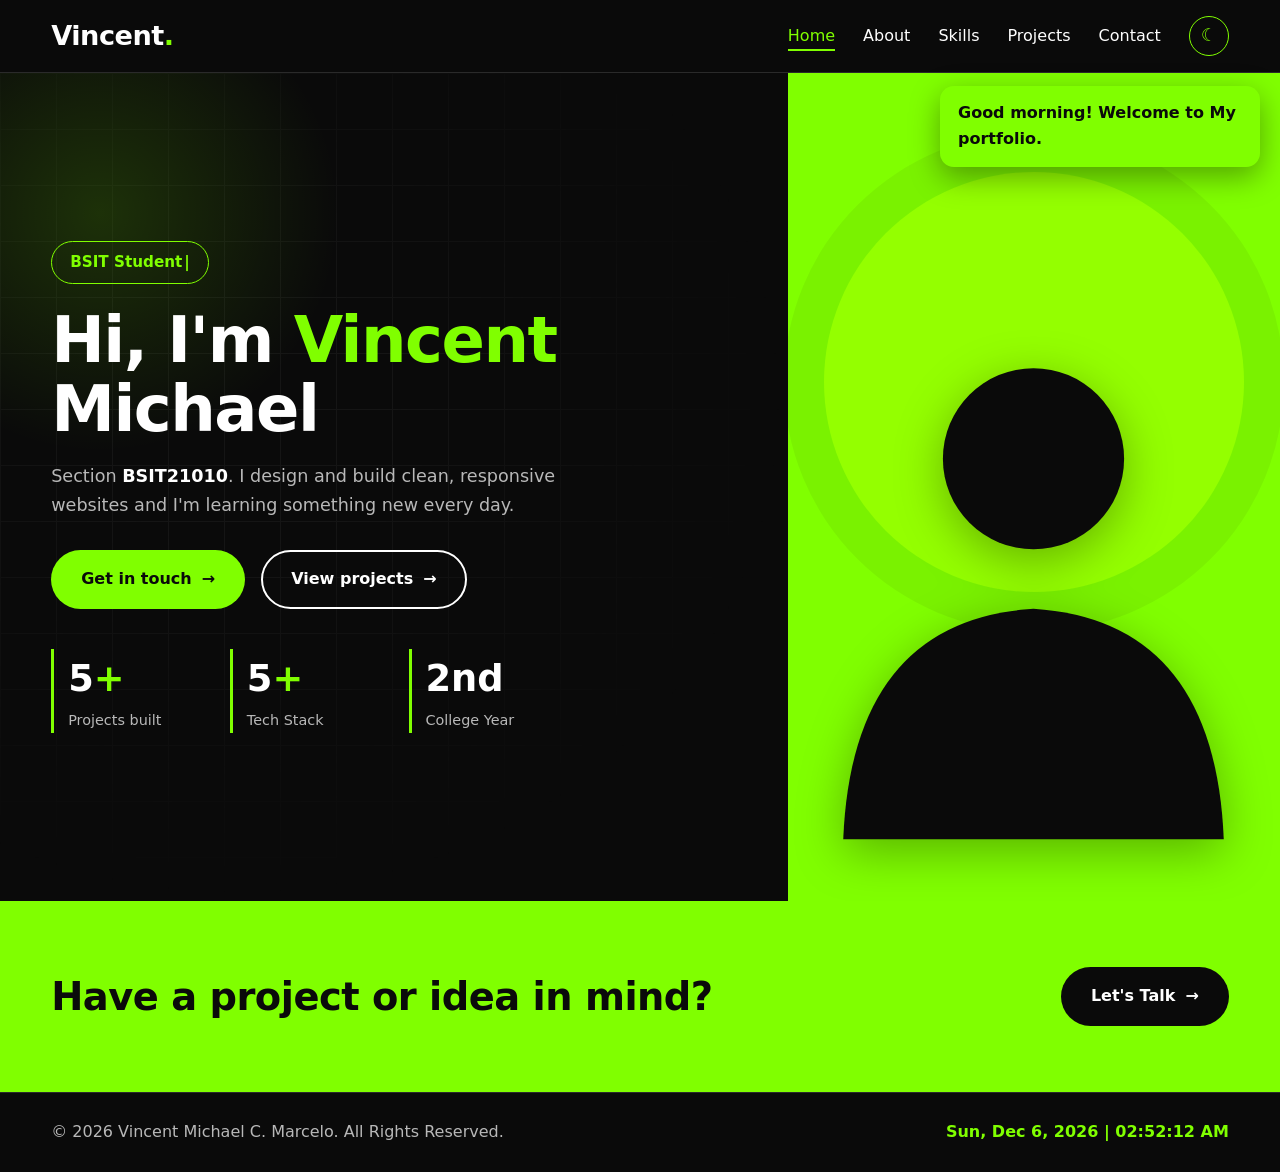
==== portfolio/index.html @ 3aac4398 "Add files via upload" ====
<!DOCTYPE html>
<html lang="en">
<head>
  <meta charset="UTF-8">
  <meta name="viewport" content="width=device-width, initial-scale=1.0">
  <meta name="description" content="Portfolio of Vincent Michael C. Marcelo, BSIT21010 student.">
  <title>Vincent. | Home</title>
  <link rel="stylesheet" href="style.css">
</head>
<body>
  <a class="skip-link" href="#main">Skip to content</a>

  <header class="site-header">
    <nav class="nav container" aria-label="Main navigation">
      <a href="index.html" class="logo">Vincent<span>.</span></a>
      <button class="nav-toggle" id="navToggle" aria-label="Toggle menu" aria-expanded="false">&#9776;</button>
      <ul class="nav-links" id="navLinks">
        <li><a href="index.html" class="active">Home</a></li>
        <li><a href="about.html">About</a></li>
        <li><a href="skills.html">Skills</a></li>
        <li><a href="projects.html">Projects</a></li>
        <li><a href="contact.html">Contact</a></li>
        <li><button class="theme-toggle" id="themeToggle" aria-label="Toggle dark/light mode">&#9790;</button></li>
      </ul>
    </nav>
  </header>

  <div class="welcome-toast" id="welcomeMsg" role="status" aria-live="polite"></div>

  <main id="main">
    <section class="hero" aria-labelledby="heroTitle">
      <div class="hero-left">
        <div class="hero-content">
          <p class="badge"><span id="typedText"></span><span class="caret" aria-hidden="true">|</span></p>
          <h1 id="heroTitle">Hi, I'm <span class="hl">Vincent</span> Michael</h1>
          <p class="hero-sub">Section <strong>BSIT21010</strong>. I design and build clean, responsive websites and I'm learning something new every day.</p>
          <div class="hero-actions">
            <a href="contact.html" class="btn btn-primary js-alert" data-alert="Thanks for reaching out! Taking you to the contact page.">Get in touch <span class="arrow">&rarr;</span></a>
            <a href="projects.html" class="btn btn-outline">View projects <span class="arrow">&rarr;</span></a>
          </div>
          <div class="stats">
            <div class="stat"><span class="stat-num" data-target="5">5</span><span class="stat-plus">+</span><p>Projects built</p></div>
            <div class="stat"><span class="stat-num" data-target="5">5</span><span class="stat-plus">+</span><p>Tech Stack</p></div>
            <div class="stat"><span class="stat-num" data-target="3">2nd</span><p>College Year</p></div>
          </div>
        </div>
      </div>
      <div class="hero-right">
        <img src="\Users\Guestt\Downloads\portfolio\pictures\hero-pic.png" alt="Portrait of Vincent Michael C. Marcelo" class="hero-img" width="550" height="700" data-placeholder="portrait">
      </div>
    </section>

    <section class="section cta-band">
      <div class="container cta-inner">
        <h2>Have a project or idea in mind?</h2>
        <a href="contact.html" class="btn btn-dark js-alert" data-alert="Let's talk! Opening the contact page.">Let's Talk <span class="arrow">&rarr;</span></a>
      </div>
    </section>
  </main>

  <footer class="site-footer">
    <div class="container footer-inner">
      <p>&copy; 2026 Vincent Michael C. Marcelo. All Rights Reserved.</p>
      <p class="clock" id="liveClock" aria-label="Current date and time"></p>
    </div>
  </footer>

  <button class="back-to-top" id="backToTop" aria-label="Back to top">&uarr;</button>
  <script src="script.js"></script>
</body>
</html>
---- portfolio/style.css ----
:root {
  --bg: #0A0A0A;
  --bg-alt: #121212;
  --card: #161616;
  --text: #ffffff;
  --muted: #b8b8b8;
  --border: #2a2a2a;
  --lime: #80FF00;
  --lime-2: #94FF00;
  --ink: #0A0A0A;
  --radius: 18px;
  --shadow: 0 10px 30px rgba(0, 0, 0, 0.35);
  --nav-h: 72px;
  --ease: cubic-bezier(0.2, 0.7, 0.2, 1);
  --font: "Inter", "Segoe UI", system-ui, -apple-system, Roboto, Arial, sans-serif;
  --font-head: "Space Grotesk", "Inter", "Segoe UI", system-ui, sans-serif;
  --intro: 0s;
}

[data-theme="light"] {
  --bg: #f5f5f0;
  --bg-alt: #ecece4;
  --card: #ffffff;
  --text: #0A0A0A;
  --muted: #555555;
  --border: #d8d8d0;
  --shadow: 0 10px 30px rgba(0, 0, 0, 0.1);
}
*,
*::before,
*::after {
  box-sizing: border-box;
  margin: 0;
  padding: 0;
}

html {
  scroll-padding-top: var(--nav-h);
}


html {
  scrollbar-color: var(--lime) var(--bg-alt);
}
/* Light mode: white thumb */
[data-theme="light"] {
  scrollbar-color: #ffffff var(--bg-alt);
}

@supports not (scrollbar-color: auto) {
  ::-webkit-scrollbar { width: 12px; height: 12px; }
  ::-webkit-scrollbar-track { background: var(--bg-alt); }
  ::-webkit-scrollbar-thumb { background: var(--lime); border-radius: 10px; }
  [data-theme="light"] ::-webkit-scrollbar-thumb { background: #ffffff; border: 1px solid var(--border); }
}

body {
  font-family: var(--font);
  background: var(--bg);
  color: var(--text);
  line-height: 1.65;
  overflow-x: hidden;
  -webkit-font-smoothing: antialiased;
  transition: background 0.3s ease, color 0.3s ease;
}

h1, h2, h3, h4, .logo {
  font-family: var(--font-head);
}

img {
  max-width: 100%;
  display: block;
}

a {
  color: inherit;
  text-decoration: none;
}

ul {
  list-style: none;
}

button {
  font: inherit;
  cursor: pointer;
  border: none;
  background: none;
  color: inherit;
}

code {
  background: var(--bg-alt);
  padding: 2px 6px;
  border-radius: 6px;
  font-size: 0.9em;
}

::selection {
  background: var(--lime);
  color: var(--ink);
}

.container {
  width: min(1180px, 92%);
  margin-inline: auto;
}

.hl {
  color: var(--lime);
}

[data-theme="light"] .hl {
  color: #2f7d00;
}

.skip-link {
  position: absolute;
  left: -999px;
  top: 8px;
  background: var(--lime);
  color: var(--ink);
  padding: 8px 14px;
  border-radius: 8px;
  z-index: 1000;
}

.skip-link:focus {
  left: 8px;
}


.page-wipe {
  position: fixed;
  inset: 0;
  z-index: 999;
  pointer-events: none;
  background: var(--lime);
  transform: translateY(-100%);
  display: none !important;
}

@keyframes wipeOut {
  from { transform: translateY(0); }
  to { transform: translateY(-100%); }
}

@keyframes wipeIn {
  from { transform: translateY(100%); }
  to { transform: translateY(0); }
}

.scroll-progress {
  position: fixed;
  top: 0;
  left: 0;
  height: 3px;
  width: 0;
  z-index: 300;
  background: linear-gradient(90deg, var(--lime), var(--lime-2));
  box-shadow: 0 0 10px var(--lime);
}


.site-header {
  position: sticky;
  top: 0;
  z-index: 100;
  background: var(--bg);
  border-bottom: 1px solid var(--border);
  backdrop-filter: blur(8px);
  transition: box-shadow 0.3s ease, background 0.3s ease;
}

.site-header.scrolled {
  box-shadow: 0 6px 24px rgba(0, 0, 0, 0.3);
}

.nav {
  display: flex;
  align-items: center;
  justify-content: space-between;
  height: var(--nav-h);
}

.logo {
  font-size: 1.7rem;
  font-weight: 700;
  letter-spacing: -0.5px;
  transition: transform 0.2s ease;
}

.logo span {
  color: var(--lime);
  display: inline-block;
  animation: dotBounce 2.4s ease-in-out infinite;
}

.logo:hover {
  transform: scale(1.06);
}

@keyframes dotBounce {
  0%, 70%, 100% { transform: translateY(0); }
  80% { transform: translateY(-6px); }
  90% { transform: translateY(0); }
}

.nav-links {
  display: flex;
  align-items: center;
  gap: 28px;
}

.nav-links a {
  position: relative;
  font-weight: 500;
  padding: 6px 0;
  transition: color 0.2s ease;
}

.nav-links a::after {
  content: "";
  position: absolute;
  left: 0;
  bottom: 0;
  width: 0;
  height: 2px;
  background: var(--lime);
  transition: width 0.25s ease;
}

.nav-links a:hover,
.nav-links a.active {
  color: var(--lime);
}

[data-theme="light"] .nav-links a:hover,
[data-theme="light"] .nav-links a.active {
  color: #2f7d00;
}

.nav-links a:hover::after,
.nav-links a.active::after {
  width: 100%;
}

.theme-toggle {
  width: 40px;
  height: 40px;
  border-radius: 50%;
  border: 1.5px solid var(--lime);
  color: var(--lime);
  font-size: 1.1rem;
  display: grid;
  place-items: center;
  transition: transform 0.25s ease, background 0.25s ease, color 0.25s ease;
}

.theme-toggle:hover {
  background: var(--lime);
  color: var(--ink);
  transform: rotate(20deg) scale(1.1);
}

.nav-toggle {
  display: none;
  font-size: 1.7rem;
  padding: 4px 10px;
  border-radius: 8px;
}

.nav-toggle:hover {
  background: var(--bg-alt);
}


.welcome-toast {
  position: fixed;
  top: calc(var(--nav-h) + 14px);
  right: 20px;
  z-index: 200;
  max-width: 320px;
  background: var(--lime);
  color: var(--ink);
  padding: 14px 18px;
  border-radius: 14px;
  font-weight: 600;
  box-shadow: var(--shadow);
  transform: translateX(130%);
  transition: transform 0.5s ease;
}

.welcome-toast.show {
  transform: translateX(0);
}


.btn {
  position: relative;
  overflow: hidden;
  display: inline-flex;
  align-items: center;
  gap: 10px;
  padding: 14px 28px;
  border-radius: 999px;
  font-weight: 700;
  border: 2px solid transparent;
  transform: translate(var(--tx, 0px), var(--ty, 0px));
  transition: transform 0.2s ease, background 0.2s ease, color 0.2s ease, box-shadow 0.2s ease;
}

.btn .arrow {
  display: inline-block;
  transition: transform 0.2s ease;
}

.btn:hover {
  transform: translate(var(--tx, 0px), var(--ty, 0px)) scale(1.06);
}

.btn:hover .arrow {
  transform: translateX(6px);
}

.btn-primary {
  background: var(--lime);
  color: var(--ink);
}

.btn-primary:hover {
  box-shadow: 0 1px 5px rgba(128, 255, 0, 0.35);
}

.btn-outline {
  border-color: var(--text);
  color: var(--text);
}

.btn-outline:hover {
  background: var(--text);
  color: var(--bg);
}

.btn-dark {
  background: var(--ink);
  color: #fff;
}

.btn-dark:hover {
  background: #fff;
  color: var(--ink);
}

.ripple {
  position: absolute;
  border-radius: 50%;
  pointer-events: none;
  background: rgba(255, 255, 255, 0.45);
  transform: scale(0);
  animation: ripple 0.6s ease-out forwards;
}

@keyframes ripple {
  to { transform: scale(4); opacity: 0; }
}

.link-btn {
  color: var(--lime);
  font-weight: 600;
  text-decoration: underline;
  margin-bottom: 8px;
}

[data-theme="light"] .link-btn {
  color: #2f7d00;
}


.hero {
  display: grid;
  grid-template-columns: 1.6fr 1fr;
  min-height: calc(100vh - var(--nav-h));
}

.hero-left {
  position: relative;
  display: flex;
  align-items: center;
  background: var(--bg);
  overflow: hidden;
  padding: 60px 0 60px max(4vw, calc((100vw - 1180px) / 2));
}

.hero-left::before {
  content: "";
  position: absolute;
  inset: 0;
  pointer-events: none;
  background-image: 
    linear-gradient(var(--border) 1px, transparent 1px),
    linear-gradient(90deg, var(--border) 1px, transparent 1px);
  background-size: 56px 56px;
  opacity: 0.35;
  -webkit-mask-image: radial-gradient(ellipse at 30% 40%, #000 20%, transparent 70%);
  mask-image: radial-gradient(ellipse at 30% 40%, #000 20%, transparent 70%);
}

.hero-left::after {
  content: "";
  position: absolute;
  width: 520px;
  height: 520px;
  border-radius: 50%;
  left: -160px;
  top: -120px;
  pointer-events: none;
  background: radial-gradient(circle, rgba(128, 255, 0, 0.16), transparent 65%);
  animation: glowMove 14s ease-in-out infinite alternate;
}

@keyframes glowMove {
  to { transform: translate(260px, 200px); }
}

.hero-content {
  position: relative;
  z-index: 1;
  max-width: 680px;
  padding-right: 32px;
}

.hero-content > * {
  animation: rise 0.9s var(--ease) both;
  animation-delay: var(--intro);
}

.hero-content > :nth-child(1) { animation-delay: calc(var(--intro) + 0.1s); }
.hero-content > :nth-child(2) { animation: none; }
.hero-content > :nth-child(3) { animation-delay: calc(var(--intro) + 0.7s); }
.hero-content > :nth-child(4) { animation-delay: calc(var(--intro) + 0.85s); }
.hero-content > :nth-child(5) { animation-delay: calc(var(--intro) + 1s); }

@keyframes rise {
  from { opacity: 0; transform: translateY(36px); }
  to { opacity: 1; transform: none; }
}

.badge {
  display: inline-flex;
  align-items: center;
  min-height: 40px;
  padding: 8px 18px;
  border: 1.5px solid var(--lime);
  border-radius: 999px;
  color: var(--lime);
  font-weight: 600;
  font-size: 0.95rem;
  margin-bottom: 22px;
}

[data-theme="light"] .badge {
  color: #2f7d00;
  border-color: #2f7d00;
}

.caret {
  margin-left: 2px;
  animation: blink 0.8s steps(1) infinite;
}

@keyframes blink {
  50% { opacity: 0; }
}

.hero h1 {
  font-size: clamp(2.3rem, 5vw, 4.1rem);
  line-height: 1.08;
  letter-spacing: -1.5px;
  margin-bottom: 18px;
}

.hero-sub {
  color: var(--muted);
  font-size: 1.1rem;
  margin-bottom: 30px;
  max-width: 540px;
}

.hero-sub strong {
  color: var(--text);
}

.hero-actions {
  display: flex;
  flex-wrap: wrap;
  gap: 16px;
  margin-bottom: 40px;
}

.stats {
  display: grid;
  grid-template-columns: repeat(3, 1fr);
  gap: 16px;
  max-width: 520px;
}

.stat {
  border-left: 3px solid var(--lime);
  padding-left: 14px;
}

.stat-num,
.stat-plus {
  font-family: var(--font-head);
  font-size: 2.3rem;
  font-weight: 700;
}

.stat-plus {
  color: var(--lime);
}

[data-theme="light"] .stat-plus {
  color: #2f7d00;
}

.stat p {
  color: var(--muted);
  font-size: 0.9rem;
}

.scroll-cue {
  position: absolute;
  left: max(4vw, calc((100vw - 1180px) / 2));
  bottom: 22px;
  z-index: 1;
  display: flex;
  align-items: center;
  gap: 10px;
  color: var(--muted);
  font-size: 0.75rem;
  letter-spacing: 3px;
  text-transform: uppercase;
  animation: rise 1s var(--ease) both;
  animation-delay: calc(var(--intro) + 1.4s);
}

.scroll-cue i {
  width: 22px;
  height: 36px;
  border: 2px solid var(--muted);
  border-radius: 12px;
  position: relative;
}

.scroll-cue i::after {
  content: "";
  position: absolute;
  left: 50%;
  top: 6px;
  width: 4px;
  height: 8px;
  margin-left: -2px;
  background: var(--lime);
  border-radius: 2px;
  animation: wheel 1.6s ease-in-out infinite;
}

@keyframes wheel {
  0% { opacity: 0; transform: translateY(0); }
  40% { opacity: 1; }
  100% { opacity: 0; transform: translateY(14px); }
}

.hero-right {
  position: relative;
  background: var(--lime);
  display: flex;
  align-items: flex-end;
  justify-content: center;
  overflow: hidden;
}

.hero-right::before {
  content: "";
  position: absolute;
  width: 420px;
  height: 420px;
  border-radius: 50%;
  background: var(--lime-2);
  top: 12%;
  left: 50%;
  transform: translate(-50%, var(--py, 0px));
  box-shadow: 0 0 0 40px rgba(0, 0, 0, 0.05);
  animation: pulse 4s ease-in-out infinite;
}

@keyframes pulse {
  50% { box-shadow: 0 0 0 70px rgba(0, 0, 0, 0.03); }
}

.ring {
  position: absolute;
  width: 520px;
  height: 520px;
  border-radius: 50%;
  border: 2px dashed rgba(10, 10, 10, 0.35);
  top: 4%;
  left: 50%;
  margin-left: -260px;
  animation: spin 40s linear infinite;
}

@keyframes spin {
  to { transform: rotate(360deg); }
}

.hero-img {
  position: relative;
  z-index: 1;
  width: auto;
  max-height: 88%;
  max-width: 92%;
  filter: drop-shadow(0 12px 24px rgba(0, 0, 0, 0.3));
  animation: float 5s ease-in-out infinite;
}

@keyframes float {
  50% { transform: translateY(-14px); }
}

.word {
  display: inline-block;
  overflow: hidden;
  vertical-align: top;
  padding-bottom: 0.14em;
  margin-bottom: -0.14em;
}

.word-in {
  display: inline-block;
  transform: translateY(115%);
  animation: wordUp 0.85s var(--ease) forwards;
}

@keyframes wordUp {
  to { transform: none; }
}


.marquee {
  background: #0A0A0A;
  color: #fff;
  overflow: hidden;
  border-block: 2px solid var(--lime);
  padding: 16px 0;
}

.marquee-track {
  display: flex;
  width: max-content;
  animation: marquee 28s linear infinite;
}

.marquee:hover .marquee-track {
  animation-play-state: paused;
}

.marquee-group {
  display: flex;
  flex-shrink: 0;
}

.marquee-group span {
  font-family: var(--font-head);
  font-size: 1.15rem;
  font-weight: 700;
  padding: 0 28px;
  white-space: nowrap;
  display: flex;
  align-items: center;
  gap: 56px;
}

.marquee-group span::after {
  content: "\2726";
  color: var(--lime);
}

@keyframes marquee {
  to { transform: translateX(-50%); }
}


.section {
  padding: 100px 0;
}

.section.alt {
  background: var(--bg-alt);
}

.section-head {
  margin-bottom: 48px;
}

.section-head.row {
  display: flex;
  align-items: flex-end;
  justify-content: space-between;
  gap: 20px;
  flex-wrap: wrap;
}

.section-title {
  position: relative;
  font-size: clamp(1.9rem, 4vw, 2.9rem);
  line-height: 1.12;
  letter-spacing: -1px;
  padding-bottom: 16px;
  margin-bottom: 36px;
}

.section-head .section-title {
  margin-bottom: 0;
}

.section-title::after {
  content: "";
  position: absolute;
  left: 0;
  bottom: 0;
  height: 5px;
  width: 60px;
  background: var(--lime);
  border-radius: 3px;
  transition: width 0.9s var(--ease) 0.3s;
}

.lead {
  color: var(--muted);
  max-width: 760px;
  margin-bottom: 36px;
  font-size: 1.05rem;
}

.eyebrow {
  color: var(--lime);
  font-weight: 700;
  text-transform: uppercase;
  letter-spacing: 2px;
  font-size: 0.85rem;
  margin-bottom: 10px;
}

[data-theme="light"] .eyebrow {
  color: #2f7d00;
}

.page-hero {
  position: relative;
  overflow: hidden;
  padding: 90px 0 64px;
  background: var(--bg);
}

.page-hero::before {
  content: attr(data-bg);
  position: absolute;
  right: -1%;
  bottom: -26%;
  font-family: var(--font-head);
  font-weight: 700;
  font-size: clamp(6rem, 24vw, 17rem);
  line-height: 1;
  letter-spacing: -0.04em;
  color: transparent;
  -webkit-text-stroke: 1px var(--border);
  pointer-events: none;
  user-select: none;
  animation: fadeIn 1.4s ease both;
  animation-delay: var(--intro);
}

.page-hero::after {
  content: "";
  position: absolute;
  left: 0;
  bottom: 0;
  height: 6px;
  width: 100%;
  background: var(--lime);
  transform-origin: left;
  animation: barGrow 1.1s var(--ease) both;
  animation-delay: calc(var(--intro) + 0.2s);
}

@keyframes barGrow {
  from { transform: scaleX(0); }
  to { transform: scaleX(1); }
}

.page-hero .container {
  position: relative;
  z-index: 1;
}

.page-hero .container > * {
  animation: rise 0.8s var(--ease) both;
  animation-delay: var(--intro);
}

.page-hero .container > h1 {
  animation: none;
}

.page-hero h1 {
  font-size: clamp(2.6rem, 6vw, 4.4rem);
  line-height: 1.05;
  letter-spacing: -1.5px;
}

.cta-band {
  background: var(--lime);
  color: var(--ink);
  padding: 64px 0;
  overflow: hidden;
}

.cta-inner {
  display: flex;
  align-items: center;
  justify-content: space-between;
  gap: 24px;
  flex-wrap: wrap;
}

.cta-inner h2 {
  font-size: clamp(1.6rem, 3.5vw, 2.4rem);
  letter-spacing: -0.5px;
}


.js .reveal {
  opacity: 0;
  transform: translateY(44px);
  transition: opacity 0.85s var(--ease), transform 0.85s var(--ease);
  transition-delay: var(--d, 0s);
  will-change: opacity, transform;
}

.js .reveal[data-anim="left"]  { transform: translateX(-70px); }
.js .reveal[data-anim="right"] { transform: translateX(70px); }
.js .reveal[data-anim="zoom"]  { transform: scale(0.85); }
.js .reveal.in { opacity: 1; transform: none; }

.js .reveal.section-title::after,
.js .reveal .section-title::after {
  width: 0;
}

.js .reveal.in.section-title::after,
.js .reveal.in .section-title::after {
  width: 60px;
}

.js .lazy-img {
  opacity: 0;
  transform: scale(1.06);
  transition: opacity 0.9s ease, transform 1.1s var(--ease);
}

.js .lazy-img.loaded {
  opacity: 1;
  transform: none;
}

.card {
  position: relative;
  background: var(--card);
  border: 1px solid var(--border);
  border-radius: var(--radius);
  padding: 28px;
  transition: transform 0.25s ease, border-color 0.25s ease, box-shadow 0.25s ease;
}

.card::before {
  content: "";
  position: absolute;
  inset: 0;
  border-radius: inherit;
  pointer-events: none;
  background: radial-gradient(380px circle at var(--mx, 50%) var(--my, 50%), rgba(128, 255, 0, 0.13), transparent 45%);
  opacity: 0;
  transition: opacity 0.3s ease;
}

.card:hover::before {
  opacity: 1;
}

.card:hover {
  transform: translateY(-8px);
  border-color: var(--lime);
  box-shadow: var(--shadow);
}

.card-grid {
  display: grid;
  grid-template-columns: repeat(auto-fit, minmax(230px, 1fr));
  gap: 24px;
}

.card-grid.three {
  grid-template-columns: repeat(3, 1fr);
}

.card h3,
.card h4 {
  margin-bottom: 8px;
}

.card p {
  color: var(--muted);
}

.icon {
  font-size: 2rem;
  display: block;
  margin-bottom: 12px;
  transition: transform 0.3s ease;
}

.card:hover .icon {
  transform: scale(1.2) rotate(-8deg);
}

.feature .project-link {
  margin-top: 16px;
  display: inline-flex;
}


.about-grid {
  display: grid;
  grid-template-columns: 1fr 1.3fr;
  gap: 56px;
  align-items: center;
}

.about-photo {
  background: var(--lime);
  border-radius: var(--radius);
  overflow: hidden;
  display: flex;
  justify-content: center;
}

.about-photo img {
  width: 100%;
  height: auto;
}

.about-text h2 {
  font-size: 2rem;
  margin-bottom: 18px;
}

.about-text h2.section-title {
  font-size: clamp(1.9rem, 4vw, 2.7rem);
}

.about-text p {
  color: var(--muted);
  margin-bottom: 18px;
}

.info-list {
  margin-bottom: 20px;
  display: grid;
  gap: 8px;
}

.info-list li {
  padding: 10px 14px;
  background: var(--card);
  border-left: 3px solid var(--lime);
  border-radius: 8px;
  transition: transform 0.2s ease;
}

.info-list li:hover {
  transform: translateX(6px);
}

.more-content {
  margin-bottom: 8px;
  animation: fadeIn 0.4s ease;
}

.more-content[hidden] {
  display: none;
}

@keyframes fadeIn {
  from { opacity: 0; transform: translateY(-6px); }
  to { opacity: 1; transform: none; }
}

.timeline {
  position: relative;
  padding-left: 34px;
  display: grid;
  gap: 24px;
}

.timeline::before {
  content: "";
  position: absolute;
  left: 8px;
  top: 6px;
  bottom: 6px;
  width: 3px;
  background: var(--lime);
  border-radius: 2px;
}

.timeline-item {
  position: relative;
  background: var(--card);
  border: 1px solid var(--border);
  border-radius: var(--radius);
  padding: 22px 26px;
  transition: transform 0.25s ease, border-color 0.25s ease;
}

.timeline-item:hover {
  transform: translateX(8px);
  border-color: var(--lime);
}

.timeline-item h3 {
  margin-bottom: 4px;
}

.timeline-item p {
  color: var(--muted);
}

.timeline-item .dot {
  position: absolute;
  left: -34px;
  top: 28px;
  width: 18px;
  height: 18px;
  border-radius: 50%;
  background: var(--lime);
  border: 4px solid var(--bg-alt);
}

.timeline-item .meta {
  color: var(--lime);
  font-weight: 600;
  font-size: 0.9rem;
}

[data-theme="light"] .timeline-item .meta {
  color: #2f7d00;
}

.skills-grid {
  display: grid;
  grid-template-columns: repeat(2, 1fr);
  gap: 24px;
}

.skill {
  margin-top: 20px;
}

.skill-head {
  display: flex;
  justify-content: space-between;
  font-weight: 600;
  margin-bottom: 8px;
}

.bar {
  height: 12px;
  background: var(--bg);
  border-radius: 999px;
  overflow: hidden;
}

.bar-fill {
  height: 100%;
  width: 0;
  background: linear-gradient(90deg, var(--lime), var(--lime-2));
  border-radius: 999px;
  transition: width 1.3s var(--ease);
}

.tech-stack {
  display: grid;
  grid-template-columns: repeat(auto-fit, minmax(140px, 1fr));
  gap: 20px;
}

.tech {
  display: flex;
  flex-direction: column;
  align-items: center;
  gap: 10px;
  padding: 24px 12px;
  background: var(--card);
  border: 1px solid var(--border);
  border-radius: var(--radius);
  font-weight: 600;
  transition: transform 0.25s ease, border-color 0.25s ease;
}

.tech span {
  width: 56px;
  height: 56px;
  display: grid;
  place-items: center;
  border-radius: 14px;
  background: var(--lime);
  color: var(--ink);
  font-weight: 800;
  transition: transform 0.25s ease;
}

.tech:hover {
  transform: translateY(-8px) scale(1.05);
  border-color: var(--lime);
}

.tech:hover span {
  transform: rotate(-8deg) scale(1.12);
}

.project-grid {
  display: grid;
  grid-template-columns: repeat(3, 1fr);
  gap: 28px;
}

.project {
  padding: 0;
  overflow: hidden;
  display: flex;
  flex-direction: column;
}

.project img {
  width: 100%;
  height: 200px;
  object-fit: cover;
}

.project:hover img.loaded {
  transform: scale(1.08);
}

.project img {
  filter: blur(6px);
}
.js .project img.lazy-img {
  transition: opacity 0.9s ease, transform 1.1s var(--ease), filter 0.5s ease;
}
.project:hover img {
  filter: blur(0);
}
@media (hover: none) {
  .project img { filter: none; }
}

.project-body {
  padding: 22px;
  display: flex;
  flex-direction: column;
  flex: 1;
  align-items: flex-start;
  position: relative;
}

.project-body p {
  margin-bottom: 14px;
}

.tag {
  background: var(--lime);
  color: var(--ink);
  font-size: 0.75rem;
  font-weight: 800;
  padding: 4px 12px;
  border-radius: 999px;
  margin-bottom: 10px;
  text-transform: uppercase;
  letter-spacing: 1px;
}

.project-link {
  margin-top: auto;
  font-weight: 700;
  color: var(--lime);
  display: inline-flex;
  gap: 8px;
}

[data-theme="light"] .project-link {
  color: #2f7d00;
}

.project-link .arrow {
  transition: transform 0.2s ease;
}

.project-link:hover .arrow {
  transform: translateX(8px);
}


.contact-grid {
  display: grid;
  grid-template-columns: 1fr 1.1fr;
  gap: 48px;
  align-items: start;
}

.contact-info h2,
.contact-form h2 {
  font-size: 2rem;
  margin-bottom: 14px;
}

.contact-info > p {
  color: var(--muted);
  margin-bottom: 24px;
}

.status {
  display: inline-flex;
  align-items: center;
  gap: 10px;
  font-weight: 600;
  font-size: 0.9rem;
  padding: 6px 14px;
  border: 1px solid var(--border);
  border-radius: 999px;
  margin-bottom: 18px;
  color: var(--text) !important;
}

.status-dot {
  width: 10px;
  height: 10px;
  border-radius: 50%;
  background: var(--lime);
  animation: statusPulse 1.8s ease-out infinite;
}

@keyframes statusPulse {
  0% { box-shadow: 0 0 0 0 rgba(128, 255, 0, 0.7); }
  100% { box-shadow: 0 0 0 12px rgba(128, 255, 0, 0); }
}

.contact-list {
  display: grid;
  gap: 16px;
}

.contact-item {
  display: flex;
  align-items: center;
  gap: 18px;
  padding: 20px 24px;
}

.contact-item .icon {
  margin: 0;
}

.contact-item a {
  color: var(--lime);
  font-weight: 600;
  word-break: break-all;
}

[data-theme="light"] .contact-item a {
  color: #2f7d00;
}

.contact-item a:hover {
  text-decoration: underline;
}

.field {
  margin-bottom: 18px;
}

.field label {
  display: block;
  font-weight: 600;
  margin-bottom: 6px;
}

.field input,
.field textarea {
  width: 100%;
  padding: 14px 16px;
  border-radius: 12px;
  border: 1.5px solid var(--border);
  background: var(--bg);
  color: var(--text);
  font: inherit;
  transition: border-color 0.2s ease, box-shadow 0.2s ease;
}

.field input:focus,
.field textarea:focus {
  outline: none;
  border-color: var(--lime);
  box-shadow: 0 0 0 3px rgba(128, 255, 0, 0.25);
}

.field.invalid input,
.field.invalid textarea {
  border-color: #ff5a5a;
  animation: shake 0.35s;
}

@keyframes shake {
  25% { transform: translateX(-6px); }
  75% { transform: translateX(6px); }
}

.error {
  color: #ff6b6b;
  display: block;
  min-height: 1.1em;
  margin-top: 4px;
  font-size: 0.85rem;
}

.form-status {
  margin-top: 14px;
  font-weight: 600;
  color: var(--lime);
}

[data-theme="light"] .form-status {
  color: #2f7d00;
}

.contact-form:hover {
  transform: none;
}

.site-footer {
  background: var(--bg);
  border-top: 1px solid var(--border);
  padding: 26px 0;
}

.footer-inner {
  display: flex;
  justify-content: space-between;
  align-items: center;
  gap: 12px;
  flex-wrap: wrap;
  color: var(--muted);
}

.clock {
  color: var(--lime);
  font-weight: 600;
  font-variant-numeric: tabular-nums;
}

[data-theme="light"] .clock {
  color: #2f7d00;
}

.back-to-top {
  position: fixed;
  right: 24px;
  bottom: 24px;
  z-index: 150;
  width: 50px;
  height: 50px;
  border-radius: 50%;
  background: var(--lime);
  color: var(--ink);
  font-size: 1.4rem;
  font-weight: 800;
  box-shadow: var(--shadow);
  opacity: 0;
  visibility: hidden;
  transform: translateY(20px);
  transition: opacity 0.3s ease, transform 0.3s ease, visibility 0.3s;
}

.back-to-top.show {
  opacity: 1;
  visibility: visible;
  transform: none;
}

.back-to-top:hover {
  transform: translateY(-4px) scale(1.1);
}


@media (max-width: 992px) {
  .hero {
    grid-template-columns: 1.3fr 1fr;
  }
  .hero-left {
    padding-left: 4vw;
  }
  .scroll-cue {
    left: 4vw;
  }
  .project-grid {
    grid-template-columns: repeat(2, 1fr);
  }
  .card-grid.three {
    grid-template-columns: repeat(2, 1fr);
  }
  .about-grid,
  .contact-grid {
    gap: 32px;
  }
  .ring {
    width: 420px;
    height: 420px;
    margin-left: -210px;
  }
}

@media (max-width: 820px) {
  .nav-toggle {
    display: block;
  }
  .nav-links {
    position: absolute;
    top: var(--nav-h);
    left: 0;
    right: 0;
    flex-direction: column;
    align-items: flex-start;
    gap: 0;
    background: var(--bg);
    border-bottom: 1px solid var(--border);
    max-height: 0;
    overflow: hidden;
    transition: max-height 0.35s ease;
  }
  .nav-links.open {
    max-height: 460px;
  }
  .nav-links li {
    width: 100%;
    padding: 0 4vw;
  }
  .nav-links li:first-child {
    padding-top: 10px;
  }
  .nav-links li:last-child {
    padding-bottom: 16px;
  }
  .nav-links a {
    display: block;
    padding: 12px 0;
  }

  .hero {
    grid-template-columns: 1fr;
    min-height: auto;
  }
  .hero-left {
    padding: 50px 4vw 90px;
  }
  .hero-content {
    padding-right: 0;
  }
  .hero-right {
    min-height: 420px;
  }
  .hero-right::before {
    width: 320px;
    height: 320px;
  }
  .ring {
    width: 340px;
    height: 340px;
    margin-left: -170px;
  }
  .hero-img {
    max-height: 400px;
  }

  .about-grid,
  .contact-grid,
  .skills-grid {
    grid-template-columns: 1fr;
  }
  .about-photo {
    max-width: 420px;
    margin-inline: auto;
  }
  .js .reveal[data-anim="left"],
  .js .reveal[data-anim="right"] {
    transform: translateY(40px);
  }
}

@media (max-width: 600px) {
  .section {
    padding: 64px 0;
  }
  .page-hero {
    padding: 64px 0 44px;
  }
  .project-grid,
  .card-grid.three {
    grid-template-columns: 1fr;
  }
  .stats {
    gap: 10px;
  }
  .stat-num,
  .stat-plus {
    font-size: 1.8rem;
  }
  .hero-actions .btn {
    width: 100%;
    justify-content: center;
  }
  .cta-inner {
    flex-direction: column;
    align-items: flex-start;
  }
  .footer-inner {
    flex-direction: column;
    text-align: center;
  }
  .welcome-toast {
    right: 10px;
    left: 10px;
    max-width: none;
  }
}

@media (prefers-reduced-motion: reduce) {
  html {
    scroll-behavior: auto;
  }
  *,
  *::before,
  *::after {
    animation: none !important;
    transition: none !important;
  }
  .js .reveal,
  .js .lazy-img {
    opacity: 1 !important;
    transform: none !important;
  }
  .js .reveal.section-title::after,
  .js .reveal .section-title::after {
    width: 60px;
  }
  .word-in {
    transform: none;
  }
}
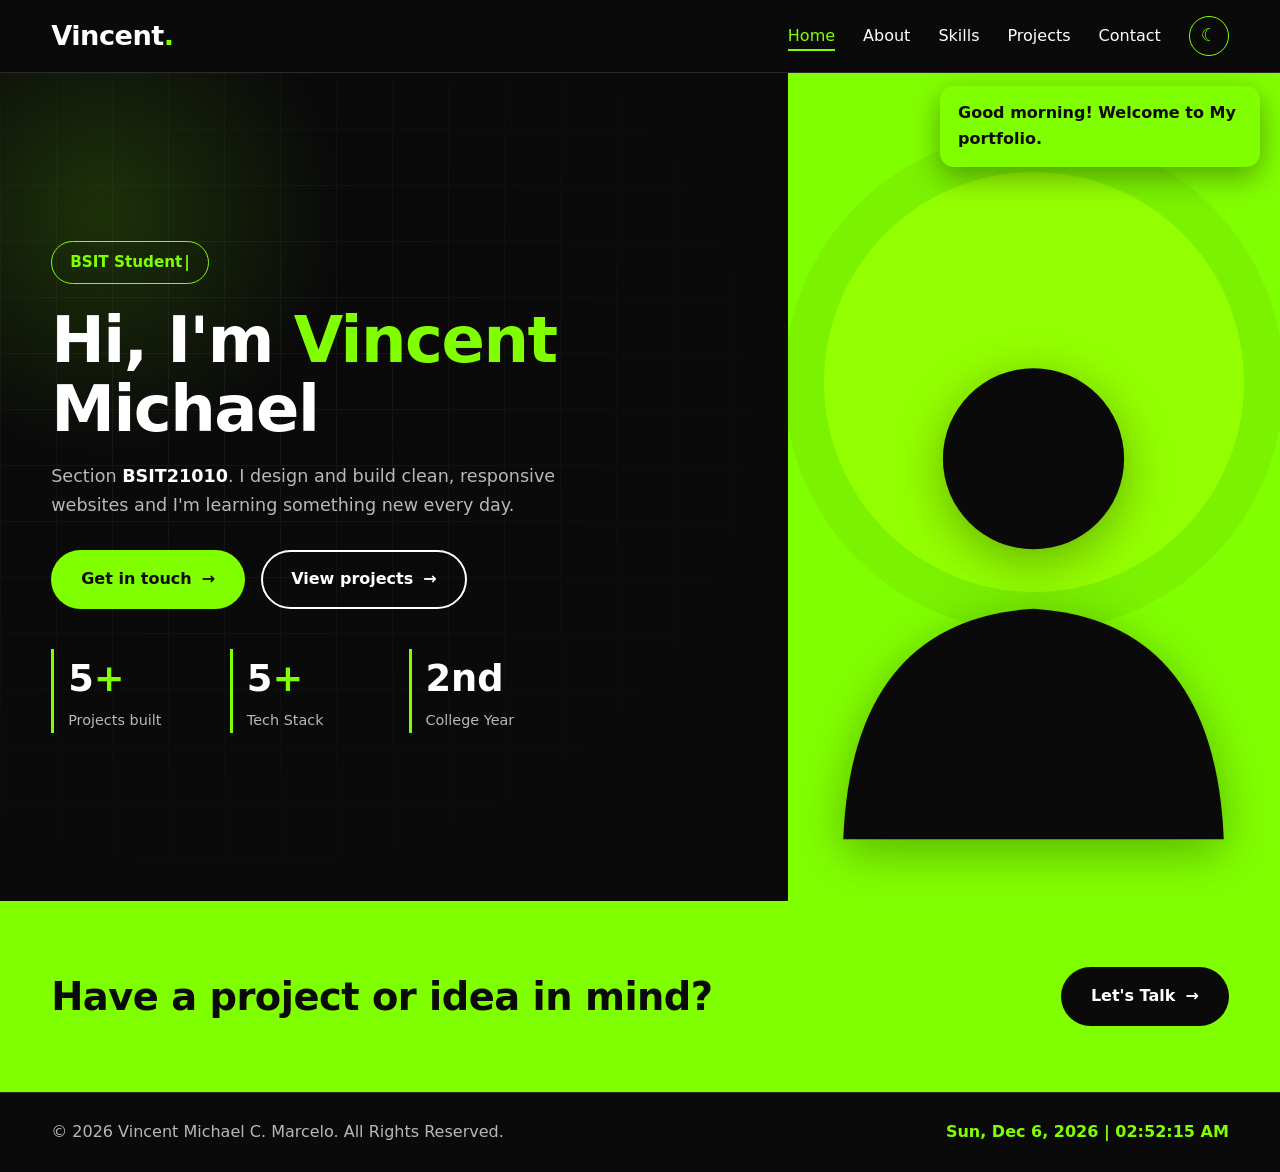
==== commit be2264ee: "Fix image source path in index.html" ====
--- a/portfolio/index.html
+++ b/portfolio/index.html
@@ -46,7 +46,7 @@
         </div>
       </div>
       <div class="hero-right">
-        <img src="\Users\Guestt\Downloads\portfolio\pictures\hero-pic.png" alt="Portrait of Vincent Michael C. Marcelo" class="hero-img" width="550" height="700" data-placeholder="portrait">
+        <img src="Users\Guestt\Downloads\portfolio\pictures\hero-pic.png" alt="Portrait of Vincent Michael C. Marcelo" class="hero-img" width="550" height="700" data-placeholder="portrait">
       </div>
     </section>
 
